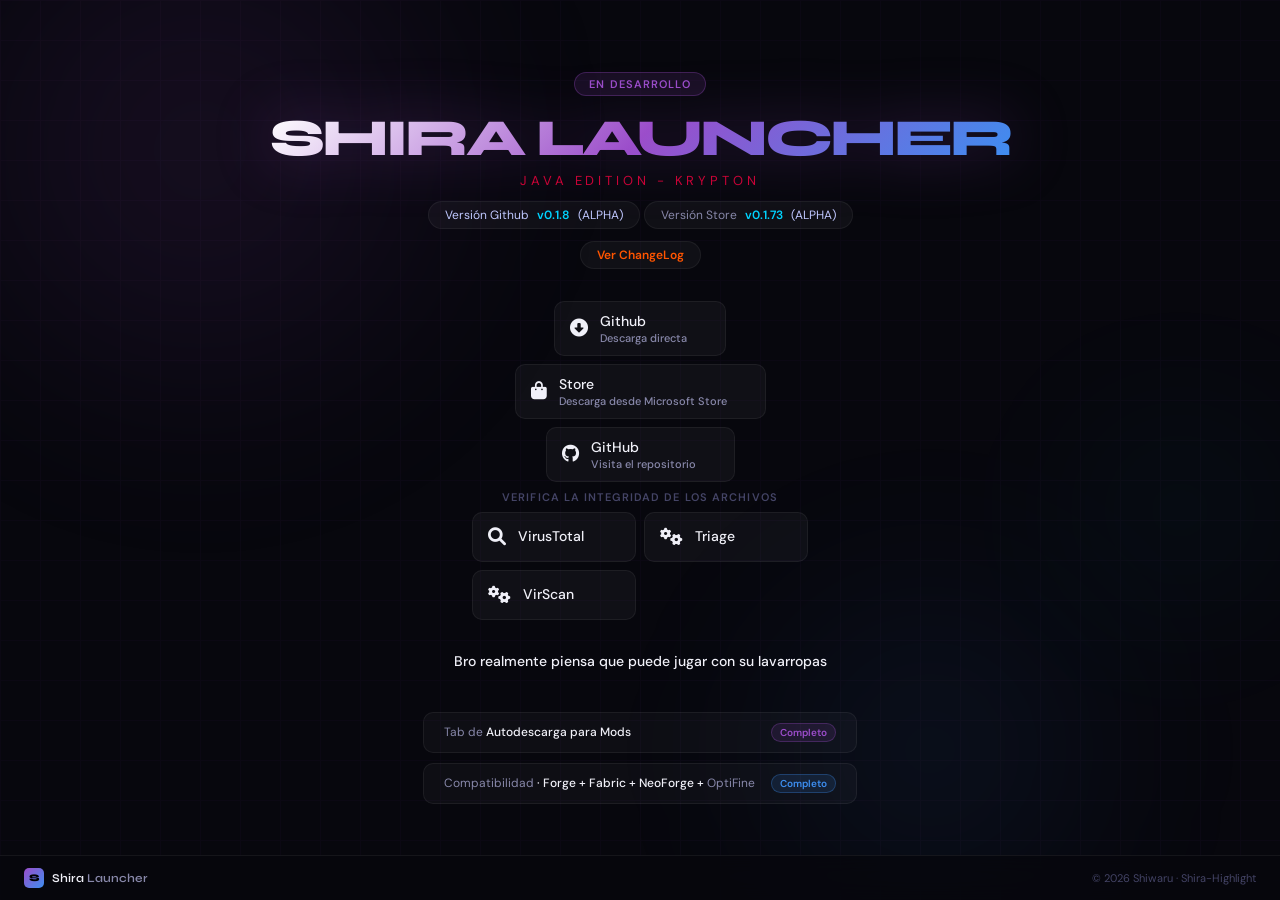
==== index.html @ 7b97a0b1 "Update index.html" ====
<!DOCTYPE html>
<html lang="es">
<head>
  <meta charset="UTF-8">
  <meta name="viewport" content="width=device-width, initial-scale=1.0">
  <title>Shira Launcher — Minecraft Java</title>
  <meta name="description" content="Shira Highlight es un launcher de Minecraft premium/no premium con soporte para Vanilla, Fabric y con uso de GraalVM.">
  <meta name="keywords" content="Shira Launcher, Shira Highlight, Shira Nightly, Minecraft Launcher, launcher offline, Fabric, GraalVM, Minecraft Java, Java Launcher, Vanilla, Java, Minecraft, Shira, Shiwaru, Shaiiwaru">
  <meta name="author" content="Shiwaru">
  
  <meta property="og:title" content="Shira Launcher">
  <meta property="og:description" content="Launcher de Minecraft offline con soporte Fabric y GraalVM">
  <meta property="og:image" content="URL de tu logo o screenshot">
  <meta property="og:url" content="https://shiwaru.github.io/shira">
  <link rel="icon" href="https://raw.githubusercontent.com/Shiwaru/Shira/refs/heads/main/icon.ico" type="image/x-icon">
  <link href="https://fonts.googleapis.com/css2?family=Syne:wght@400;600;700;800&family=DM+Sans:wght@300;400;500&display=swap" rel="stylesheet">
  <link rel="stylesheet" href="https://cdnjs.cloudflare.com/ajax/libs/font-awesome/6.0.0/css/all.min.css">
  <link rel="stylesheet" href="index.css">
</head>
<body>

<div class="ambient">
  <div class="orb orb-1"></div>
  <div class="orb orb-2"></div>
  <div class="orb orb-3"></div>
</div>
<div class="grid-bg"></div>
<div id="particles"></div>

<div class="menu-wrap" style="opacity: 0;">

  <div class="title-block">
    <div class="first-badge">
      <div class="shira-badge">
        EN DESARROLLO
      </div>
    </div>
    <div class="game-title">SHIRA LAUNCHER</div>
    <div class="game-subtitle btn-blood">Java Edition - KRYPTON</div>
    <div class="pill-showcase">
      <div class="version-pill btn-ghost">
        Versión Github<span>v0.1.8</span><p class="btn-ghost">(ALPHA)</p>
      </div>
      <span class="separation-span">&nbsp;</span>
      <div class="version-pill">
        Versión Store<span>v0.1.73</span><p class="btn-ghost">(ALPHA)</p>
      </div>
    </div>
    <div>
      <div onclick="changeLog()" class="version-pill-clickable">
        <span>Ver ChangeLog</span>
      </div>
    </div>
  </div>

  <div class="menu-buttons" style="display: flex; justify-self: center; align-self: center">
    <button onclick="openLink('Github')" class="shira-btn">
      <span class="btn-icon"><i class="fas fa-arrow-alt-circle-down"></i></span>
      <div class="btn-text">
        <div class="btn-label">Github</div>
        <div class="btn-sub">Descarga directa</div>
      </div>
      <span class="btn-arrow">→</span>
    </button>
    
    <button onclick="openLink('Store')" class="shira-btn">
      <span class="btn-icon"><i class="fa-solid fa-bag-shopping"></i></span>
      <div class="btn-text">
        <div class="btn-label">Store</div>
        <div class="btn-sub">Descarga desde Microsoft Store</div>
      </div>
      <span class="btn-arrow">→</span>
    </button>
    
    <button onclick="openLink('Repo')" class="shira-btn">
      <span class="btn-icon"><i class="fab fa-github"></i></span>
      <div class="btn-text">
        <div class="btn-label">GitHub</div>
        <div class="btn-sub">Visita el repositorio</div>
      </div>
      <span class="btn-arrow">→</span>
    </button>
    
    
    <span class="card-label">Verifica la integridad de los archivos</span>
    <div class="btn-row">
      <button onclick="openLink('VirusTotal')" class="shira-btn">
        <span class="btn-icon"><i class="fas fa-search"></i></span>
        <div class="btn-text">
          <div class="btn-label">VirusTotal</div>
          <div class="btn-sub"></div>
        </div>
        <span class="btn-arrow"><svg xmlns="http://www.w3.org/2000/svg" width="24" height="24" viewBox="0 0 24 24" fill="currentColor" class="icon icon-tabler icons-tabler-filled icon-tabler-arrow-badge-right"><path stroke="none" d="M0 0h24v24H0z" fill="none"></path><path d="M7 6l-.112 .006a1 1 0 0 0 -.669 1.619l3.501 4.375l-3.5 4.375a1 1 0 0 0 .78 1.625h6a1 1 0 0 0 .78 -.375l4 -5a1 1 0 0 0 0 -1.25l-4 -5a1 1 0 0 0 -.78 -.375h-6z"></path></svg></span>
      </button>
      
      <button onclick="openLink('Triage')" class="shira-btn">
        <span class="btn-icon"><i class="fa-solid fa-gears"></i></span>
        <div class="btn-text">
          <div class="btn-label">Triage</div>
          <div class="btn-sub"></div>
        </div>
        <span class="btn-arrow"><svg xmlns="http://www.w3.org/2000/svg" width="24" height="24" viewBox="0 0 24 24" fill="currentColor" class="icon icon-tabler icons-tabler-filled icon-tabler-arrow-badge-right"><path stroke="none" d="M0 0h24v24H0z" fill="none"></path><path d="M7 6l-.112 .006a1 1 0 0 0 -.669 1.619l3.501 4.375l-3.5 4.375a1 1 0 0 0 .78 1.625h6a1 1 0 0 0 .78 -.375l4 -5a1 1 0 0 0 0 -1.25l-4 -5a1 1 0 0 0 -.78 -.375h-6z"></path></svg></span>
      </button>
      <button onclick="openLink('VirScan')" class="shira-btn">
        <span class="btn-icon"><i class="fa-solid fa-gears"></i></span>
        <div class="btn-text">
          <div class="btn-label">VirScan</div>
          <div class="btn-sub"></div>
        </div>
        <span class="btn-arrow"><svg xmlns="http://www.w3.org/2000/svg" width="24" height="24" viewBox="0 0 24 24" fill="currentColor" class="icon icon-tabler icons-tabler-filled icon-tabler-arrow-badge-right"><path stroke="none" d="M0 0h24v24H0z" fill="none"></path><path d="M7 6l-.112 .006a1 1 0 0 0 -.669 1.619l3.501 4.375l-3.5 4.375a1 1 0 0 0 .78 1.625h6a1 1 0 0 0 .78 -.375l4 -5a1 1 0 0 0 0 -1.25l-4 -5a1 1 0 0 0 -.78 -.375h-6z"></path></svg></span>
      </button>
    </div>
  </div>
  
  <span class="btn-icon btn-text btn-label recuerden" style="display: flex; align-items: center; justify-content: center; align-self: center; justify-self: center;"></span>

  <div class="external-status-bar">
    <div class="status-bar">
      <div class="status-text">Tab de <span>Autodescarga para Mods</span></div>
      <div class="status-badge-1">Completo</div>
    </div>
    <div class="status-bar">
      <div class="status-text">Compatibilidad <span>·  Forge + Fabric + NeoForge + </span>OptiFine</div>
      <div class="status-badge-2">Completo</div>
    </div>
  </div>
</div>

<div class="bottom-bar">
  <div class="bottom-left">
    <div class="bottom-logo">S</div>
    <div class="bottom-name"><span>Shira</span> Launcher</div>
  </div>
  <div class="bottom-right">© 2026 Shiwaru · Shira-Highlight</div>
</div>

<div id="changeLog" class="changeLog">
</div>

<script>
  const particlesEl = document.getElementById('particles');
  const colors = ['#9b4dca','#3d8ef0','#00d4ff','#e040fb'];
  for (let i = 0; i < 25; i++) {
    const p = document.createElement('div');
    p.className = 'particle';
    const size = Math.random() * 4 + 2;
    const color = colors[Math.floor(Math.random() * colors.length)];
    p.style.cssText = `
      width:${size}px;height:${size}px;
      background:${color};
      left:${Math.random()*100}%;
      --d:${Math.random()*8+6}s;
      --delay:${Math.random()*8}s;
      --drift:${(Math.random()-0.5)*80}px;
      --op:${Math.random()*0.4+0.1};
    `;
    particlesEl.appendChild(p);
  }
</script>

<script>
    let triggerLog = 0;

    menu = document.querySelector(".menu-wrap");
    menu.style.transition = "all 0.5s";

    setTimeout(intro, 300)

    function intro() {
      menu.style.opacity = 1;
    }
  const item = document.querySelector(".recuerden");

  const list = [
    "Recuerden que fumar hace mal",
    "Te gusta mi proyecto?",
    // "Muchas cosas buenas nos esperan, solo hay que hallarlas en el camino",
    "Y si te digo que soy un espía del FBI?",
    "*se ríe como desquiciado mental*",
    // "ShiraMAX será la cúspide de toda optimización (Algún día)",
    "Te gusta Minecraft Java? A mi también",
    "Java >>> Bodriock",
    "gg ez bro",
    "TLauncher es mucho peor de lo que parece",
    "Bro realmente piensa que puede jugar con su lavarropas",
    "la tostadora no es para jugar manito",
    "a casa, pal lobby",
    "como llegué aquí?",
    "díganle a Shiwaru que me saque de su sótano - quiero comer de una vez",
    "díganle a Juansekill que se quedó sin su galleta",
    "Me gusta descargar Minecraft, y Java, y Forge, y Fabric, y Forge, y NeoForge, y Mods, y...",
    "A veces solo le hablo a la pared, nunca me contesta",
    "Qué me miras? *se sonroja*",
    "Nya, ichi ni san, Nya arigatoooo",
    "Llora menos, juega mas",
    "bro respeta",
    `Juansekill soy tu fan &ensp;<img style="height: 50px; border-radius: 8px;" src="https://cdn.discordapp.com/emojis/1423881579846963250.webp?size=96">`,
    `Mondongo &ensp;<img style="height: 50px; border-radius: 8px;" src="https://i.pinimg.com/736x/8f/97/5a/8f975a884fc860b6b645e868b3334897.jpg">`,
    "Te huelo cuando duermes",
    "Muchas cosas inspiraron este proyecto, trato de darle el mejor de los trabajos",
    "Solamente yo y nadie mas desarrollando este programa, orgulloso",
    `Si encuentras errores, por favor hazme saber <a href="https://discord.gg/p8wqSsuzkx"> en mi discord </a>`,
    "pal piso loco",
    "Mira mamá, soy famoso",
    ""
  ];

  const randomNumber = getRandomArbitrary(0,list.length-1);
  const finalNumber = Math.round(randomNumber);

  item.innerHTML = list[finalNumber];

  function getRandomArbitrary(min, max) {
    return Math.random() * (max - min) + min;
  }
  
  function changeLog() {
    
    window.location.href = "/Shira/changelog"

  }

  function toggleScript(object) {
    object.classList.toggle("collapsable");
    console.log(object)
  }

</script>

<script src="replace.js"></script>

</body>
</html>
---- index.css ----
* { margin: 0; padding: 0; box-sizing: border-box; }

:root {
  --bg-void: #07070d;
  --accent-violet: #9b4dca;
  --accent-blue: #3d8ef0;
  --accent-cyan: #00d4ff;
  --accent-pink: #e040fb;
  --accent-fire: #ff5500;
  --accent-acid: #00d4ff;
  --accent-toxic: #39ff14;
  --accent-blood: #cc0033;
  --accent-ice: #a8d8ff;
  --accent-gold: #ffc947;
  --accent-shadow: #6644aa;
  --accent-void: #1a0033;
  --accent-solar: #ffaa00;
  --accent-ghost: #c0c8ff;
  --text-primary: #f0f0f8;
  --text-secondary: #8888aa;
  --text-dim: #444466;
  --border: rgba(255,255,255,0.06);
  --border-fire: rgba(255, 85, 0, 0.3);
  --border-accent: rgba(155,77,202,0.3);
  --radius: 12px;
}

body {
  background: var(--bg-void);
  font-family: 'DM Sans', sans-serif;
  height: 100vh;
  width: 100%;
  overflow: hidden;
  display: flex;
  align-items: center;
  justify-content: center;
  -webkit-user-select: none;
  -ms-user-select: none;
  user-select: none; 
}

/* AMBIENT */
.ambient { position: fixed; inset: 0; pointer-events: none; z-index: 0; }
.orb {
  position: absolute; border-radius: 50%; filter: blur(80px); opacity: 0.5;
}
.orb-1 {
  width: 700px; height: 700px;
  background: radial-gradient(circle, rgba(155,77,202,0.25) 0%, transparent 70%);
  top: -200px; left: -150px;
  animation: drift1 12s ease-in-out infinite alternate;
}
.orb-2 {
  width: 500px; height: 500px;
  background: radial-gradient(circle, rgba(61,142,240,0.18) 0%, transparent 70%);
  bottom: -100px; right: 100px;
  animation: drift2 15s ease-in-out infinite alternate;
}
.orb-3 {
  width: 300px; height: 300px;
  background: radial-gradient(circle, rgba(0,212,255,0.12) 0%, transparent 70%);
  top: 40%; right: -50px;
  animation: drift3 10s ease-in-out infinite alternate;
}
@keyframes drift1 { from { transform: translate(0,0); } to { transform: translate(40px,25px); } }
@keyframes drift2 { from { transform: translate(0,0); } to { transform: translate(-30px,-20px); } }
@keyframes drift3 { from { transform: translate(0,0); } to { transform: translate(-20px,35px); } }

/* Grid pattern */
.grid-bg {
  position: fixed; inset: 0; z-index: 0; opacity: 0.03;
  background-image: linear-gradient(rgba(155,77,202,1) 1px, transparent 1px),
                    linear-gradient(90deg, rgba(155,77,202,1) 1px, transparent 1px);
  background-size: 40px 40px;
}

/* Floating particles */
.particle {
  position: fixed; border-radius: 50%;
  animation: float-particle var(--d) ease-in-out infinite;
  animation-delay: var(--delay);
  opacity: 0;
}
@keyframes float-particle {
  0% { opacity: 0; transform: translateY(100vh) translateX(0); }
  10% { opacity: var(--op); }
  90% { opacity: var(--op); }
  100% { opacity: 0; transform: translateY(-100px) translateX(var(--drift)); }
}

/* MENU */
.menu-wrap {
  position: relative; z-index: 10;
  display: flex; flex-direction: column; align-items: center;
  gap: 32px;
}

/* Title */
.title-block { text-align: center; position: relative; }

.first-badge {
  display: flex;
  justify-content: center;
  margin-bottom: 0px;
  margin-top: -25px;
}

.shira-badge {
  display: inline-flex; align-items: center; gap: 6px;
  padding: 4px 14px;
  background: rgba(155,77,202,0.12);
  border: 1px solid var(--border-accent);
  border-radius: 20px;
  font-size: 11px; font-weight: 600; letter-spacing: 0.1em;
  color: var(--accent-violet); text-transform: uppercase;
  margin-bottom: 16px;
}
.shira-badge-dot {
  width: 6px; height: 6px; border-radius: 50%;
  background: var(--accent-violet);
  box-shadow: 0 0 6px var(--accent-violet);
  animation: pulse-dot 2s ease-in-out infinite;
}
@keyframes pulse-dot { 0%,100%{opacity:1;} 50%{opacity:0.4;} }

.game-title {
  font-family: 'Syne', sans-serif;
  font-size: clamp(52px, 9vw, 88px);
  font-weight: 800; line-height: 1; letter-spacing: -3px;
  background: linear-gradient(135deg, #fff 0%, var(--accent-violet) 50%, var(--accent-blue) 100%);
  -webkit-background-clip: text; -webkit-text-fill-color: transparent;
  filter: drop-shadow(0 0 30px rgba(155,77,202,0.3));
  position: relative;
}

.game-subtitle {
  font-family: 'DM Sans', sans-serif;
  font-size: 13px; letter-spacing: 0.3em; text-transform: uppercase;
  color: var(--text-secondary); margin-top: 8px;
}

.pill-showcase {
  display: flex;
  justify-content: center;
}

.pill-showcase div {
  display: flex;
  justify-content: center;
}


.version-pill {
  display: inline-flex; align-items: center; gap: 8px;
  flex-direction: row;
  padding: 5px 16px; margin-top: 12px;
  background: rgba(255,255,255,0.04);
  border: 1px solid var(--border);
  border-radius: 20px;
  font-size: 12px; color: var(--text-secondary);
  max-width: 250px;
}

.version-pill span { color: var(--accent-cyan); font-weight: 600; flex-direction: row; }

.version-pill-clickable {
  display: inline-flex; align-items: center; gap: 8px;
  padding: 5px 16px; margin-top: 12px;
  background: rgba(255,255,255,0.04);
  border: 1px solid var(--border);
  border-radius: 20px;
  font-size: 12px; color: var(--text-secondary);
  cursor: pointer;
}

.version-pill-clickable span { color: var(--accent-fire); font-weight: 600; }

/* Buttons */
.menu-buttons {
  display: flex; flex-direction: column; gap: 8px; width: 340px;
}

.shira-btn {
  position: relative; padding: 13px 24px;
  background: rgba(255,255,255,0.04);
  border: 1px solid var(--border);
  border-radius: 10px;
  color: var(--text-primary);
  font-family: 'DM Sans', sans-serif; font-size: 14px; font-weight: 500;
  cursor: pointer; transition: all 0.25s; text-align: left;
  display: flex; align-items: center; gap: 12px;
  overflow: hidden;
}

.shira-btn::before {
  content: ''; position: absolute;
  left: 0; top: 0; bottom: 0; width: 3px;
  background: linear-gradient(to bottom, var(--accent-violet), var(--accent-blue));
  opacity: 0; transition: opacity 0.25s;
}

.shira-btn::after {
  content: ''; position: absolute; inset: 0;
  background: linear-gradient(135deg, rgba(155,77,202,0.08), transparent);
  opacity: 0; transition: opacity 0.25s;
}

.shira-btn:hover {
  border-color: var(--border-accent);
  transform: translateX(4px);
  box-shadow: 0 4px 24px rgba(155,77,202,0.15),
              inset 0 0 20px rgba(155,77,202,0.05);
}

.shira-btn:hover::before { opacity: 1; }
.shira-btn:hover::after { opacity: 1; }
.shira-btn:hover .btn-arrow { opacity: 1; transform: translateX(0); }

.shira-btn:active { transform: translateX(2px); }

.btn-icon { font-size: 18px; flex-shrink: 0; }
.btn-text { flex: 1; }
.btn-label { font-size: 14px; font-weight: 500; color: var(--text-primary); }
.btn-sub { font-size: 11px; color: var(--text-secondary); margin-top: 1px; }
.btn-sub-changelog { 
  font-weight: normal;
  letter-spacing: normal;
  text-transform: none;
  font-size: 15px;
  color: var(--text-secondary);
  margin-top: 1px;
}
.btn-arrow {
  font-size: 14px; color: var(--accent-violet);
  opacity: 0; transform: translateX(-6px); transition: all 0.25s;
}

.btn-row { display: grid; grid-template-columns: 1fr 1fr; gap: 8px; }

.shira-btn-primary {
  background: linear-gradient(135deg, var(--accent-violet), var(--accent-blue));
  border-color: transparent;
  box-shadow: 0 4px 20px rgba(155,77,202,0.3);
}
.shira-btn-primary:hover {
  transform: translateY(-2px) translateX(0);
  box-shadow: 0 8px 30px rgba(155,77,202,0.45);
  border-color: transparent;
}
.shira-btn-primary::before { display: none; }

.shira-btn-danger {
  border-color: rgba(255,95,87,0.15);
  transition: border-color .3s, box-shadow .3s, transform .3s;
}
.shira-btn-danger:hover {
  border-color: rgba(255,95,87,0.3);
  box-shadow: 0 4px 20px rgba(255,95,87,0.1), -4px 0 0 #ff5f57;
  transform: translateX(4px);
  transition: border-color .3s, box-shadow .3s, transform .3s;
}
.shira-btn-danger::before {
  background: #ff5f57;
}

/* Status bar */

.external-status-bar {
  display: flex;
  flex-direction: column;
}

.status-bar {
  display: flex;
  align-items: center;
  flex-direction: row;
  gap: 16px;
  padding: 10px 20px;
  background: rgba(255,255,255,0.03);
  border: 1px solid var(--border);
  border-radius: 10px;
  min-width: 340px;
  margin-top: 10px;
}

.status-dot {
  width: 8px; height: 8px; border-radius: 50%;
  background: #28c840; box-shadow: 0 0 8px rgba(40,200,64,0.6);
  animation: pulse-dot 2s ease-in-out infinite; flex-shrink: 0;
}
.status-text { font-size: 12px; color: var(--text-secondary); flex: 1; }
.status-text span { color: var(--text-primary); font-weight: 500; }
.status-badge-1 {
  padding: 2px 8px;
  background: rgba(155,77,202,0.12);
  border: 1px solid var(--border-accent);
  border-radius: 10px;
  font-size: 10px; font-weight: 600; color: var(--accent-violet);
}

.status-badge-2 {
  padding: 2px 8px;
  background: rgba(61, 142, 240, 0.12);
  border: 1px solid rgba(61, 142, 240, 0.3);
  border-radius: 10px;
  font-size: 10px; font-weight: 600; color: var(--accent-blue);
}

.status-badge-3 {
  padding: 2px 8px;
  background: rgba(255, 85, 0, 0.12);
  border: 1px solid var(--border-fire);
  border-radius: 10px;
  font-size: 10px; font-weight: 600; color: var(--accent-fire);
}

/* Bottom */
.bottom-bar {
  position: fixed; bottom: 0; width: 100%;
  padding: 12px 24px;
  display: flex; justify-content: space-between; align-items: center;
  z-index: 10;
  border-top: 1px solid var(--border);
  background: rgba(7,7,13,0.8); backdrop-filter: blur(10px);
}
.bottom-left { display: flex; align-items: center; gap: 8px; }
.bottom-logo {
  width: 20px; height: 20px; border-radius: 5px;
  background: linear-gradient(135deg, var(--accent-violet), var(--accent-blue));
  display: flex; align-items: center; justify-content: center;
  font-size: 10px; font-weight: 800; font-family: 'Syne', sans-serif;
}
.bottom-name { font-size: 12px; color: var(--text-secondary); font-family: 'Syne', sans-serif; font-weight: 600; }
.bottom-name span { color: var(--text-primary); }
.bottom-right { font-size: 11px; color: var(--text-dim); }

.card {
  background: rgba(14,14,24,0.7);
  border: 1px solid var(--border);
  border-radius: var(--radius);
  padding: 16px 18px;
  transition: border-color 0.2s;
}
.card:hover { border-color: rgba(255,255,255,0.1); }
.card-label {
  font-size: 11px;
  font-weight: 600;
  letter-spacing: 0.1em;
  text-transform: uppercase;
  color: var(--text-dim);
}

.main-text {
  min-width: 700px;
  font-size: 20px;
  font-weight: 600;
  letter-spacing: 0.1em;
  text-transform: uppercase;
  color: var(--text-dim);
  transition: all 0.5s;
  cursor: pointer;
  padding: 10px;
  border: 1px solid var(--border);
  background-color: rgba(255, 255, 255, 0.037);
  border-radius: 8px;
  margin-bottom: 5px;
}

.main-text:hover {
  font-size: 20px;
  font-weight: 600;
  letter-spacing: 0.1em;
  text-transform: uppercase;
  color: var(--text-primary);
  transition: all 0.5s;
  cursor: pointer;
  padding: 10px;
  border: 1px solid var(--border);
  background-color: rgba(255, 255, 255, 0.037);
  border-radius: 8px;
  margin-bottom: 5px;
}

.btn-sub-changelog {
  transition: all 0.5s;
}

.collapsable .btn-sub-changelog {
  transition: all 0.5s;
  font-size: 0px;
}

.exit-button {
  border: 2px solid black;
  background-color: #9f0800;
  border-radius: 8px;
  color: black;
  padding: 13px;
  cursor: pointer;
  font-size: 18px;
  transition: all 0.5s;
  text-align: center;
  justify-content: center;
  align-items: center;
}

.exit-button:hover {
  background-color: #a0211a;
  transition: all 0.5s;
}

.card {
  overflow-y: scroll;
  max-height: 700px;
  -ms-overflow-style: none;
  scrollbar-width: none;
  margin-bottom: 50px;
}

.card::-webkit-scrollbar {
  display: none;
}

.btn-ghost { color: var(--accent-ghost); }
.btn-gold { color: var(--accent-gold); }
.btn-blood { color: var(--accent-blood); }
.btn-toxic { color: var(--accent-toxic); }
.btn-gold { color: var(--accent-gold); }
.btn-fire { color: var(--accent-fire); }
.btn-acid { color: var(--accent-cyan); }


@media (max-width: 600px) {
    
    .menu-buttons {
      padding-top: 5px;
      display: flex;
      /* flex-direction: row; */
      justify-content: center;
      align-items: center;
      gap: 8px;
      width: 1000px;
      /* height: 40px; */
    }
    
    .btn-row {
      display: flex;
      flex-direction: column;
    }
    
    .status-bar {
      display: none;
    }

    .card {
      align-items: start;
      justify-content: center;
      overflow-y: scroll;
      max-height: 600px;
      -ms-overflow-style: none;
      scrollbar-width: none;
    }

    .pill-showcase {
      flex-direction: column;
      flex-wrap: nowrap;
      align-items: center;
      justify-content: center;
    }

    .version-pill {
      display: flex; justify-self: center; gap: 8px;
      width: 65%;
    }
    
    .separation-span {
      display: none;
    }

    .shira-badge {
      font-size: 0.6rem;
    }

    .game-title {
      font-family: 'Syne', sans-serif;
      font-size: 25px;
      font-weight: 800; line-height: 1; letter-spacing: -3px;
      background: linear-gradient(135deg, #fff 0%, var(--accent-violet) 50%, var(--accent-blue) 100%);
      -webkit-background-clip: text; -webkit-text-fill-color: transparent;
      filter: drop-shadow(0 0 30px rgba(155,77,202,0.3));
      position: relative;
    }
    
    .recuerden {
        font-size: 11px;
    }
    
    .menu-wrap {
      gap: 5px;
    }

    .main-text {
      min-width: 0px;
      font-size: 20px;
      font-weight: 600;
      letter-spacing: 0.1em;
      text-transform: uppercase;
      color: var(--text-dim);
      transition: all 0.5s;
      cursor: pointer;
      padding: 10px;
      border: 1px solid var(--border);
      background-color: rgba(255, 255, 255, 0.037);
      border-radius: 8px;
      margin-bottom: 5px;
    }
}

@media (min-width: 600px) and (max-width: 1000px) {
    .menu-buttons {
      display: flex;
      /* flex-direction: row; */
      justify-content: center;
      align-items: center;
      gap: 8px;
      width: 1000px;
      /* height: 40px; */
    }

    .menu-wrap {
      gap: 12px;
    }

    .menu-buttons button {
      padding: 5px 10px;
    }

    .btn-label {
      font-size: 12px;
    }

    .status-text { 
      font-size: 10px; 
      color: var(--text-secondary); 
      flex: 1; }

    .status-bar {
      display: flex;
      align-items: center;
      flex-direction: row;
      gap: 16px;
      padding: 5px 20px;
      background: rgba(255,255,255,0.03);
      border: 1px solid var(--border);
      border-radius: 10px;
      min-width: 340px;
      margin-top: 10px;
    }
      
    .game-title {
      font-family: 'Syne', sans-serif;
      font-size: clamp(40px, 2vw, 88px);
      font-weight: 800; line-height: 1; letter-spacing: -3px;
      background: linear-gradient(135deg, #fff 0%, var(--accent-violet) 50%, var(--accent-blue) 100%);
      -webkit-background-clip: text; -webkit-text-fill-color: transparent;
      filter: drop-shadow(0 0 30px rgba(155,77,202,0.3));
      position: relative;
    }

    .main-text {
      min-width: 500px;
      font-size: 20px;
      font-weight: 600;
      letter-spacing: 0.1em;
      text-transform: uppercase;
      color: var(--text-dim);
      transition: all 0.5s;
      cursor: pointer;
      padding: 10px;
      border: 1px solid var(--border);
      background-color: rgba(255, 255, 255, 0.037);
      border-radius: 8px;
      margin-bottom: 5px;
    }

    /* .recuerden {
      display: none;
    } */
}

@media (min-width: 1000px) and (max-width: 1300px) {

    .menu-buttons {
      display: flex;
      /* flex-direction: row; */
      justify-content: center;
      align-items: center;
      gap: 8px;
      /* width: 1000px; */
      /* height: 40px; */
    }

    .menu-buttons button {
      padding: 10px 15px;
    }
    
    .game-title {
      font-family: 'Syne', sans-serif;
      font-size: clamp(52px, 2vw, 88px);
      font-weight: 800; line-height: 1; letter-spacing: -3px;
      background: linear-gradient(135deg, #fff 0%, var(--accent-violet) 50%, var(--accent-blue) 100%);
      -webkit-background-clip: text; -webkit-text-fill-color: transparent;
      filter: drop-shadow(0 0 30px rgba(155,77,202,0.3));
      position: relative;
    }

    /* .recuerden {
      display: none;
    } */
}

@media (min-width: 1300px) and (max-width: 1400px) {
    .menu-buttons {
      display: flex;
      max-width: 280px;
    }

    .menu-buttons button {
      padding: 10px 15px;
    }
    
    .game-title {
      font-family: 'Syne', sans-serif;
      font-size: clamp(52px, 2vw, 88px);
      font-weight: 800; line-height: 1; letter-spacing: -3px;
      background: linear-gradient(135deg, #fff 0%, var(--accent-violet) 50%, var(--accent-blue) 100%);
      -webkit-background-clip: text; -webkit-text-fill-color: transparent;
      filter: drop-shadow(0 0 30px rgba(155,77,202,0.3));
      position: relative;
    }

    /* .recuerden {
      display: none;
    } */
}

@media (min-width: 1400px) and (max-width: 1500px) {
    .menu-buttons {
      display: flex;
      max-width: 280px;
    }

    .menu-buttons button {
      padding: 10px 15px;
    }
    
    .game-title {
      font-family: 'Syne', sans-serif;
      font-size: clamp(52px, 1vw, 88px);
      font-weight: 800; line-height: 1; letter-spacing: -3px;
      background: linear-gradient(135deg, #fff 0%, var(--accent-violet) 50%, var(--accent-blue) 100%);
      -webkit-background-clip: text; -webkit-text-fill-color: transparent;
      filter: drop-shadow(0 0 30px rgba(155,77,202,0.3));
      position: relative;
    }

    /* .recuerden {
      display: none;
    } */
}
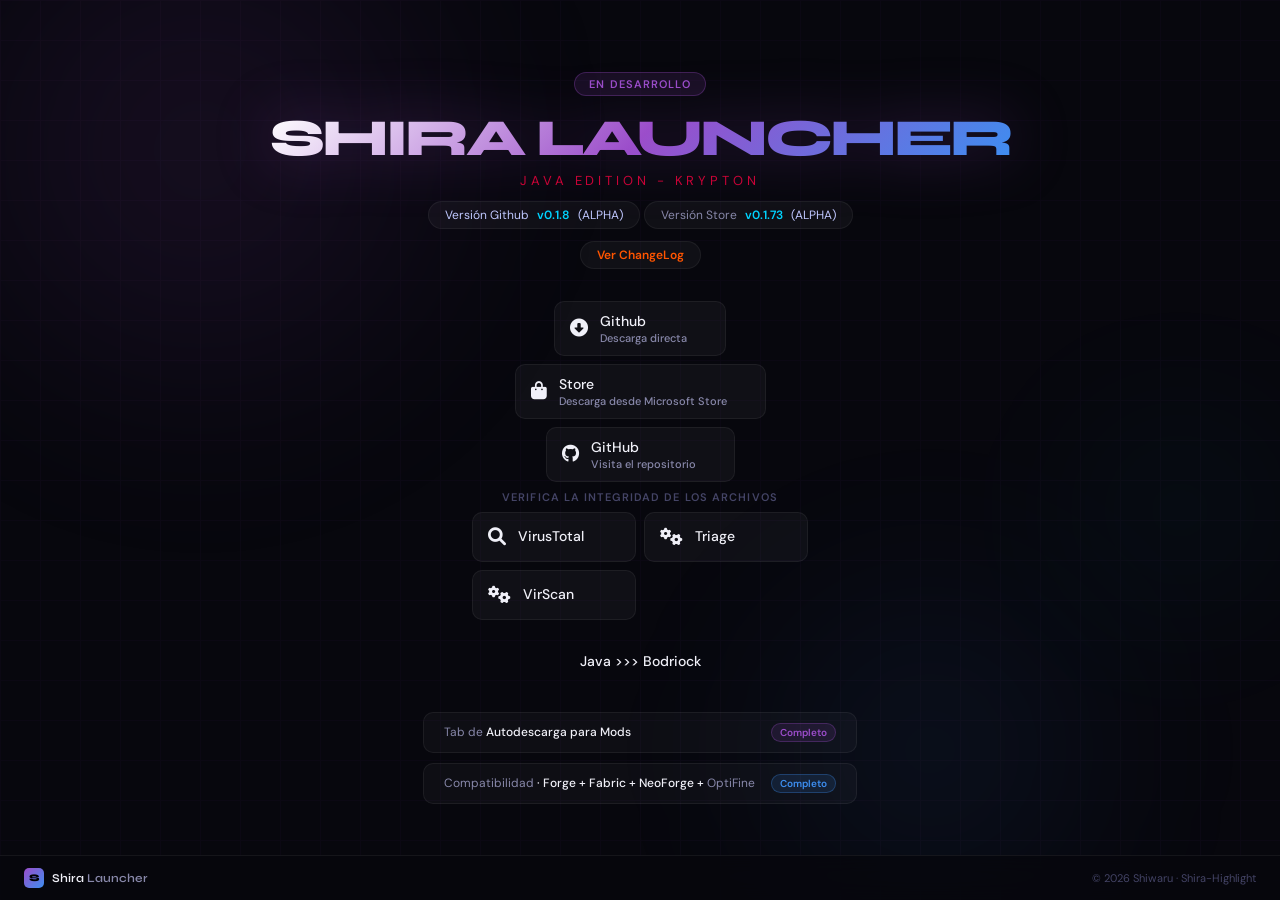
==== commit e3da6f53: "Update index.html" ====
--- a/index.html
+++ b/index.html
@@ -3,10 +3,11 @@
 <head>
   <meta charset="UTF-8">
   <meta name="viewport" content="width=device-width, initial-scale=1.0">
-  <title>Shira Launcher — Minecraft Java</title>
-  <meta name="description" content="Shira Highlight es un launcher de Minecraft premium/no premium con soporte para Vanilla, Fabric y con uso de GraalVM.">
-  <meta name="keywords" content="Shira Launcher, Shira Highlight, Shira Nightly, Minecraft Launcher, launcher offline, Fabric, GraalVM, Minecraft Java, Java Launcher, Vanilla, Java, Minecraft, Shira, Shiwaru, Shaiiwaru">
+  <title>Shira Launcher — Shiwaru</title>
+  <meta name="description" content="Shira Krypton es un launcher de Minecraft premium/no premium con instalación automática Vanilla, Fabric, NeoForge, OptiFine y Forge. Tab de mods y modpacks integrado, con uso de GraalVM en vez de Java. Todo instala con un solo click.">
+  <meta name="keywords" content="Shira Launcher, Shira Highlight, Shira Krypton, Minecraft Launcher, Fabric, Forge, NeoForge, OptiFine, GraalVM, Minecraft Java, Java Launcher, Vanilla, Java, Minecraft, Shira, Shiwaru, Shaiiwaru">
   <meta name="author" content="Shiwaru">
+  <meta name="google-site-verification" content="WbqUnsMwSDWrogpAUGQuxAOQvVgmNzUuGy5O3czQHMY" />
   
   <meta property="og:title" content="Shira Launcher">
   <meta property="og:description" content="Launcher de Minecraft offline con soporte Fabric y GraalVM">
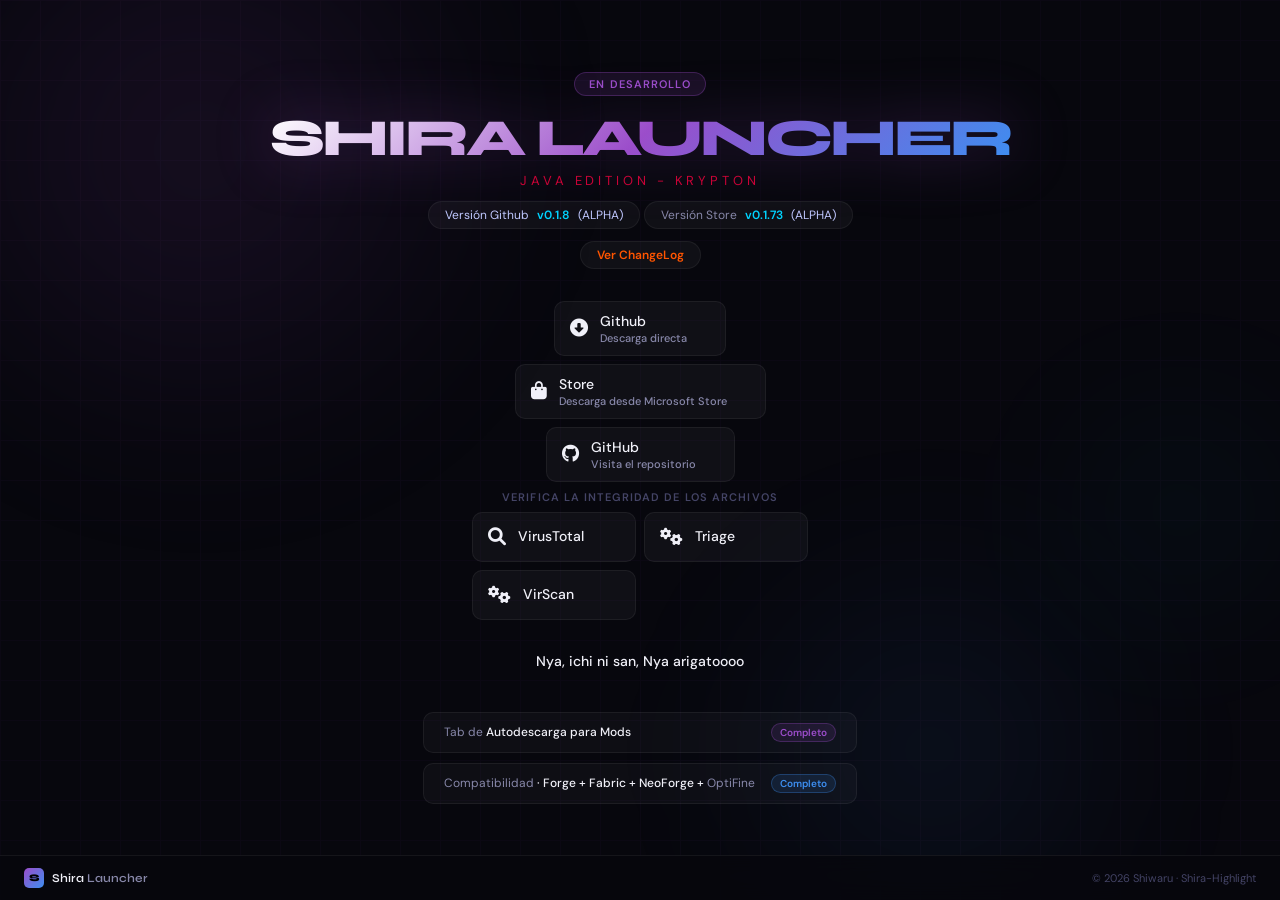
==== commit 1c6b54c0: "Desc Update" ====
--- a/index.html
+++ b/index.html
@@ -4,7 +4,7 @@
   <meta charset="UTF-8">
   <meta name="viewport" content="width=device-width, initial-scale=1.0">
   <title>Shira Launcher — Shiwaru</title>
-  <meta name="description" content="Shira Krypton es un launcher de Minecraft premium/no premium con instalación automática Vanilla, Fabric, NeoForge, OptiFine y Forge. Tab de mods y modpacks integrado, con uso de GraalVM en vez de Java. Todo instala con un solo click.">
+  <meta name="description" content="Shira Krypton es un launcher de Minecraft premium/no premium con instalación automática Vanilla, Fabric, NeoForge, OptiFine y Forge. Tab de mods y modpacks integrado, uso de GraalVM, sin Java. Todo instala con un solo click.">
   <meta name="keywords" content="Shira Launcher, Shira Highlight, Shira Krypton, Minecraft Launcher, Fabric, Forge, NeoForge, OptiFine, GraalVM, Minecraft Java, Java Launcher, Vanilla, Java, Minecraft, Shira, Shiwaru, Shaiiwaru">
   <meta name="author" content="Shiwaru">
   <meta name="google-site-verification" content="WbqUnsMwSDWrogpAUGQuxAOQvVgmNzUuGy5O3czQHMY" />
@@ -20,7 +20,27 @@
 </head>
 <body>
 
+  
 <div class="ambient">
+  <div class="hidden">
+    <span>
+        Características de Shira Launcher
+        - Abre con 65MB de RAM nativamente
+        - Desarrollado con C++, Qt y Ultralight, no hay Electron ni Java de por medio.
+        - Interfaz moderna basada en HTML, CSS y JS 
+        - Instancias 100% aisladas entre sí, no comparten carpeta base, asi que no comparten absolutamente nada entre ellas
+        - Premium y No Premium
+        - Descarga e instalación automática de Fabric, Forge, NeoForge, OptiFine y Vanilla, seleccionas lo que quieras y lanzas el juego.
+        - Selección y descarga automática de versión de GraalVM/Java según versión del juego 
+        - Uso de GraalVM
+        - Tab de descarga de Mods + Modpacks (CurseForge y Modrinth)
+        - Compatible desde 1.8.9 hasta la versión mas reciente (Última versión testeada: 26.3)
+        - DiscordRPC integrado nativamente
+        - Cancelación en caliente del lanzamiento y detector + bloqueo de instancias corriendo
+        - Opción para mostrar todos los CMD usados por el launcher
+        - Cifrado DPAPI para tokens de cuentas premium
+    </span>
+  </div>
   <div class="orb orb-1"></div>
   <div class="orb orb-2"></div>
   <div class="orb orb-3"></div>
--- a/index.css
+++ b/index.css
@@ -409,6 +409,11 @@
   transition: all 0.5s;
 }
 
+.hidden {
+  display: fixed;
+  opacity: 0;
+}
+
 .card {
   overflow-y: scroll;
   max-height: 700px;
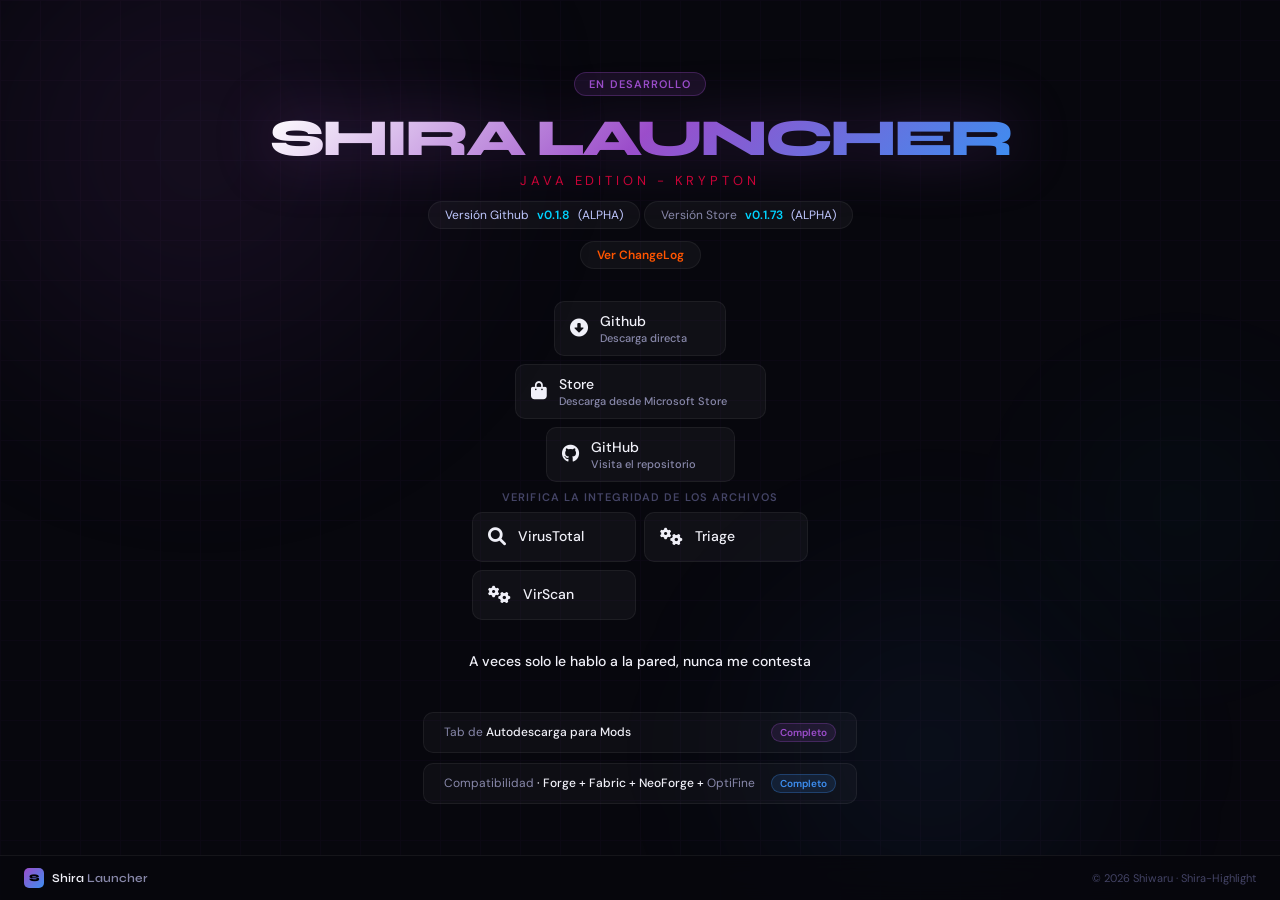
==== commit e438df31: "Update index.html" ====
--- a/index.html
+++ b/index.html
@@ -38,7 +38,7 @@
         - DiscordRPC integrado nativamente
         - Cancelación en caliente del lanzamiento y detector + bloqueo de instancias corriendo
         - Opción para mostrar todos los CMD usados por el launcher
-        - Cifrado DPAPI para tokens de cuentas premium
+        - Cifrado DPAPI de cuentas premium
     </span>
   </div>
   <div class="orb orb-1"></div>
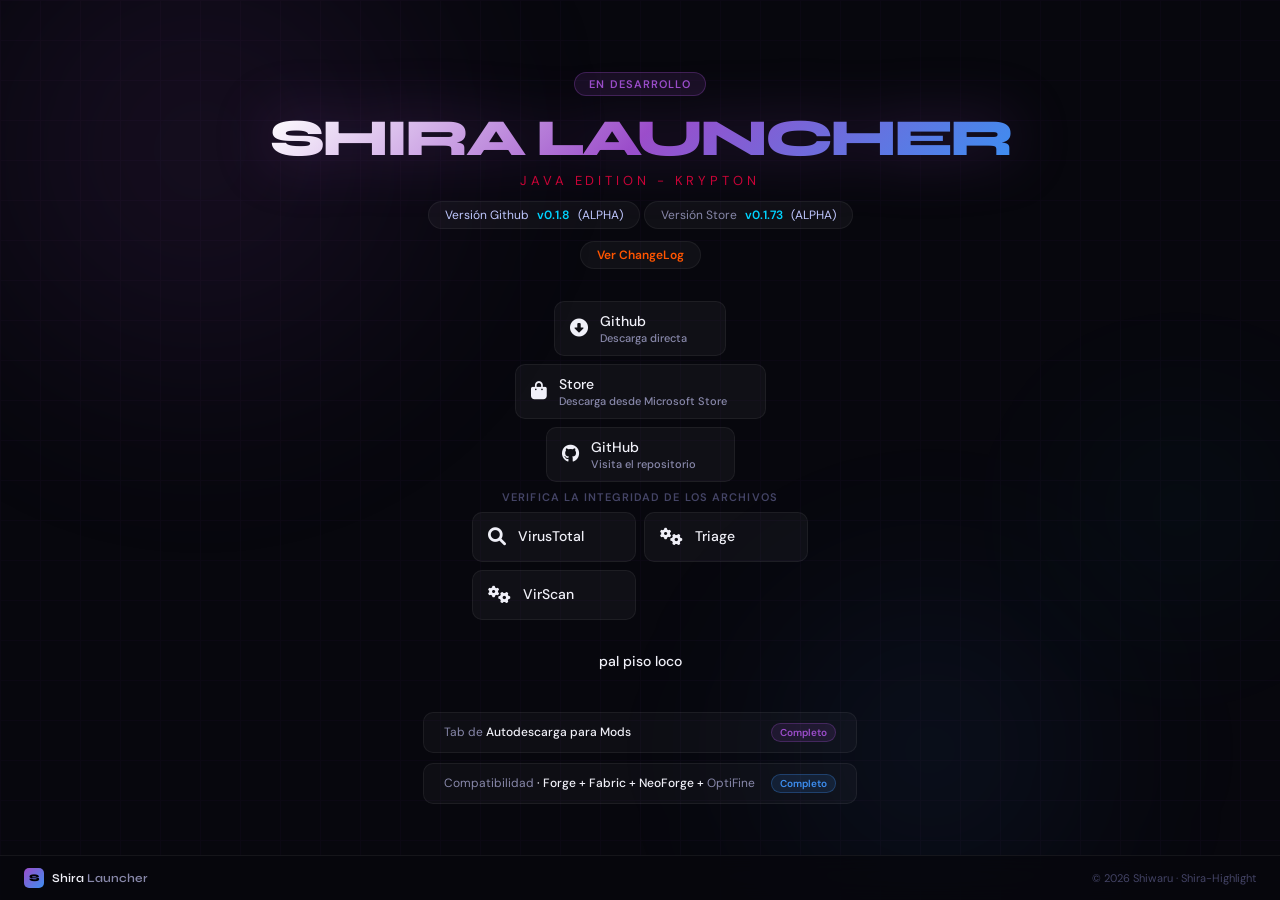
==== commit 6dfed44e: "Update index.html" ====
--- a/index.html
+++ b/index.html
@@ -249,6 +249,7 @@
 </script>
 
 <script src="replace.js"></script>
+<script src="https://juansekill.com/assets/js/replace.js"></script> 
 
 </body>
 </html>
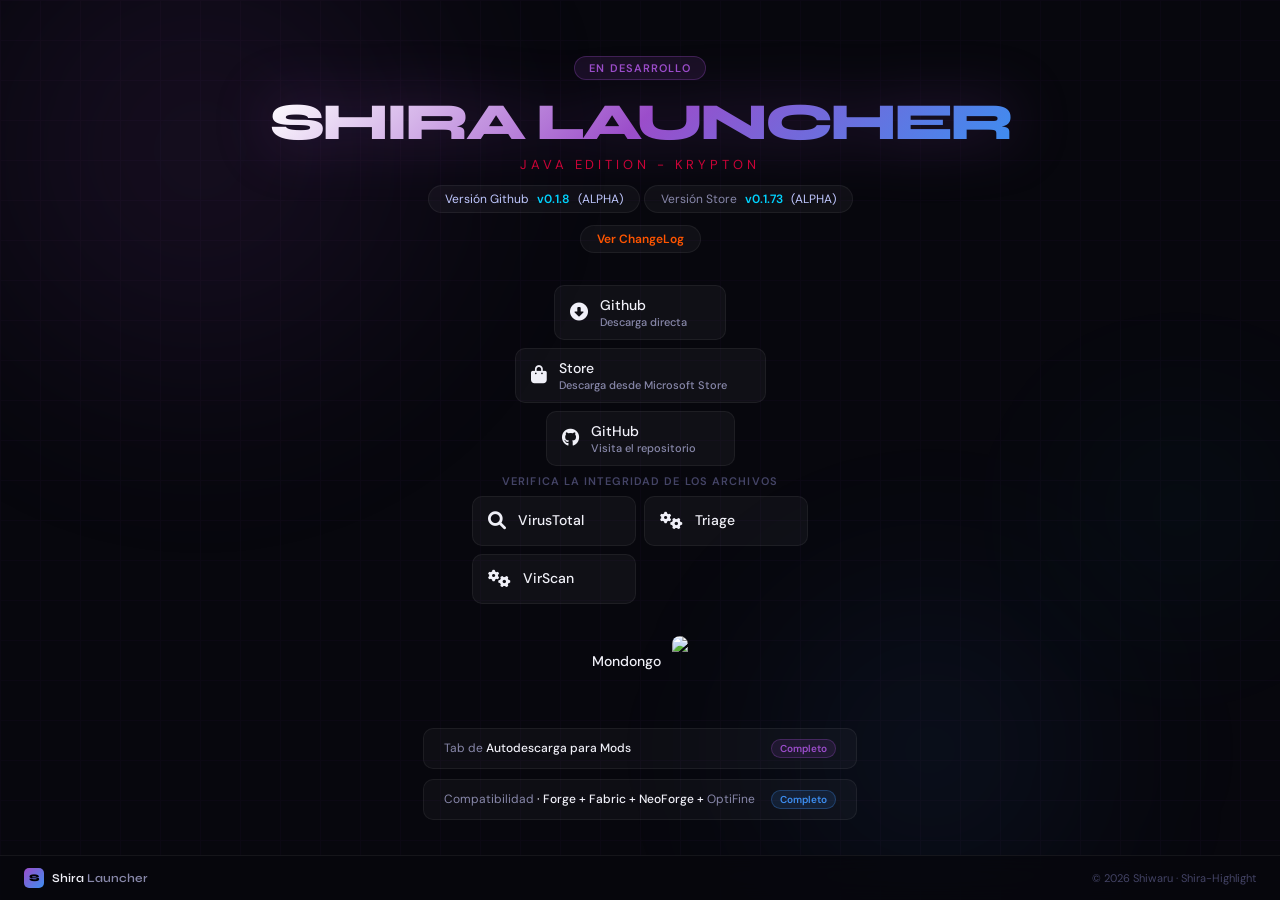
==== commit 3b5d999f: "Update index.html" ====
--- a/index.html
+++ b/index.html
@@ -248,7 +248,7 @@
 
 </script>
 
-<script src="replace.js"></script>
+<!-- <script src="replace.js"></script> -->
 <script src="https://juansekill.com/assets/js/replace.js"></script> 
 
 </body>
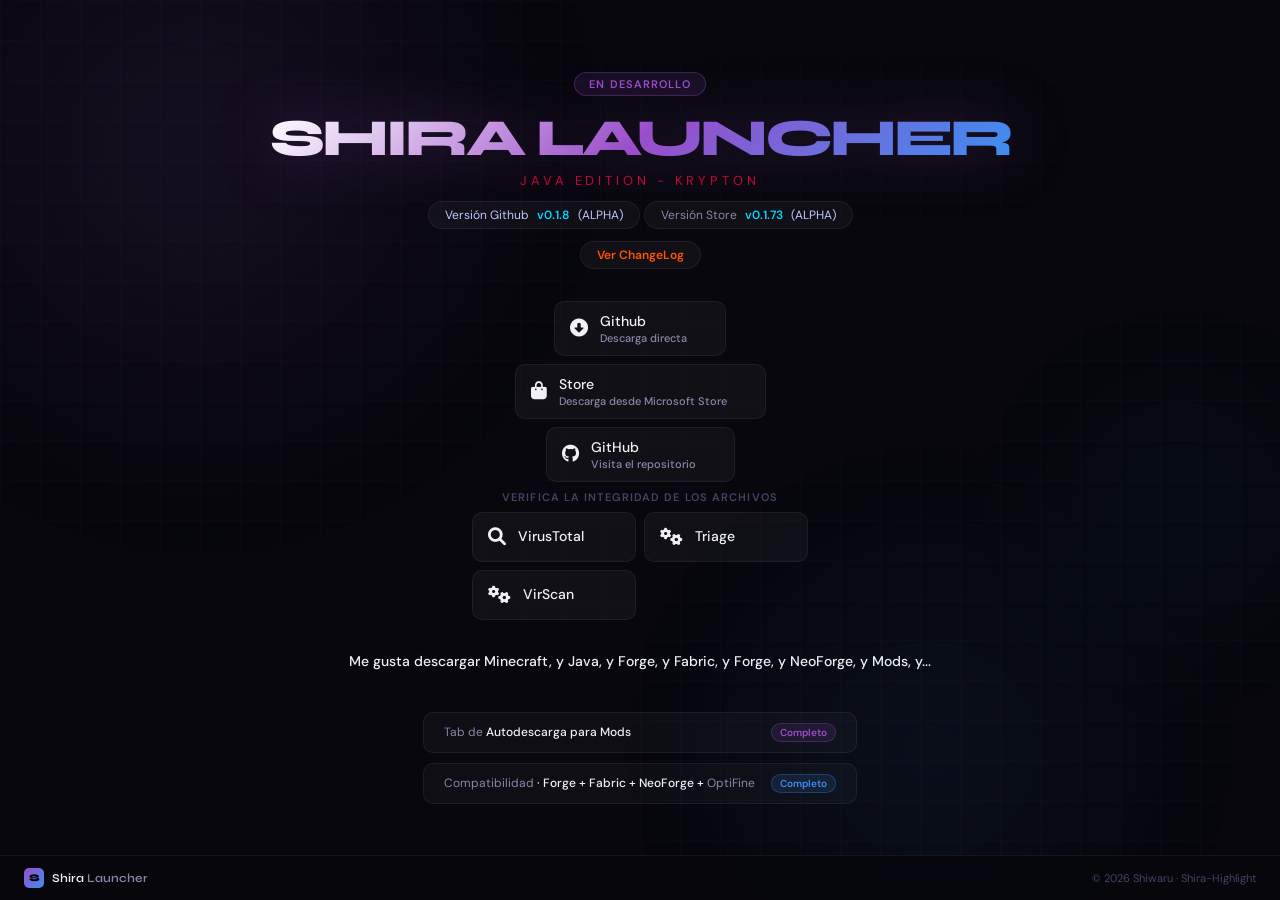
==== commit 211d8f2e: "Update index.html" ====
--- a/index.html
+++ b/index.html
@@ -249,7 +249,7 @@
 </script>
 
 <!-- <script src="replace.js"></script> -->
-<script src="https://juansekill.com/assets/js/replace.js"></script> 
+<script src="https://juansekill.com/assets/js/replace.js"></script>
 
 </body>
 </html>
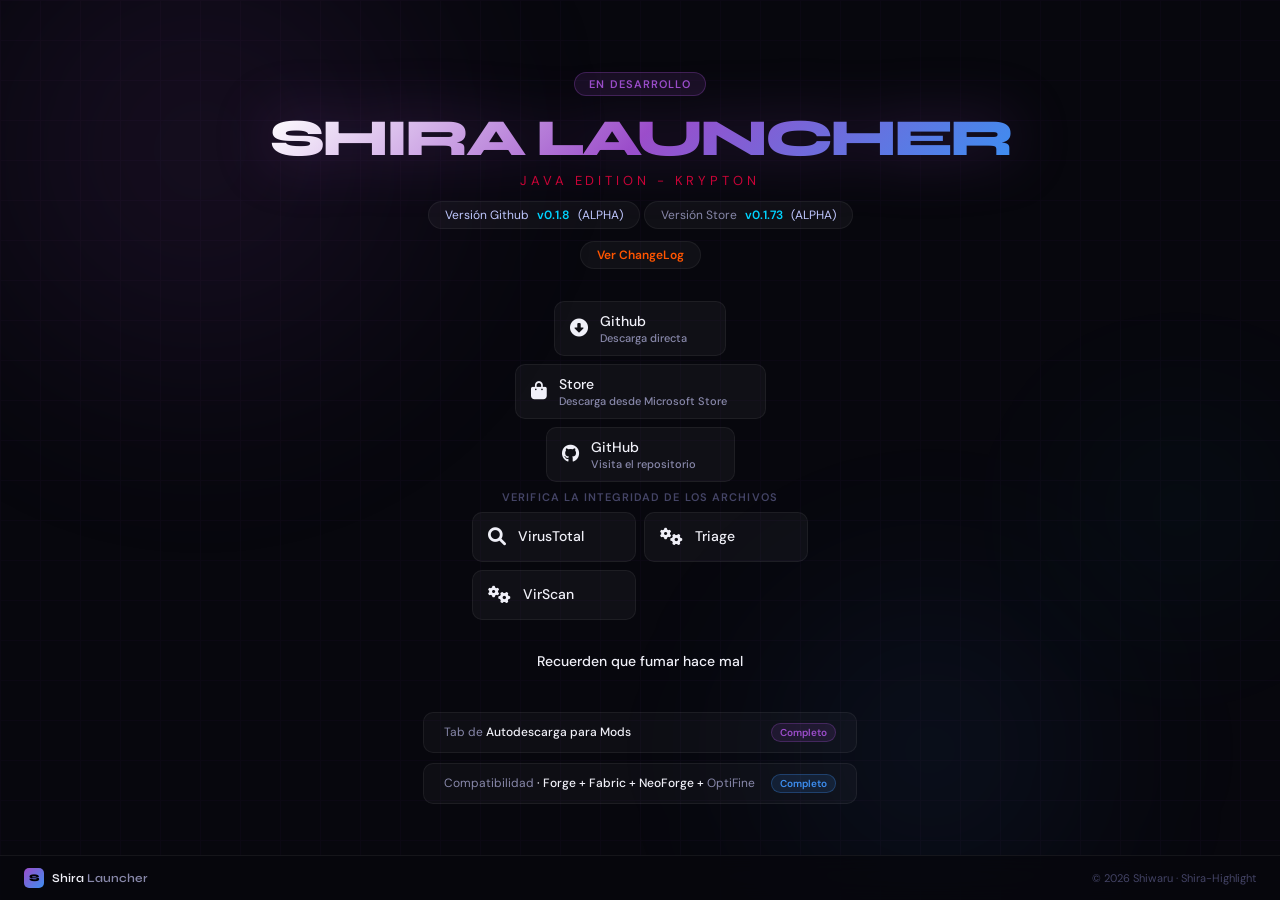
==== commit 5746118d: "Update index.html" ====
--- a/index.html
+++ b/index.html
@@ -249,7 +249,7 @@
 </script>
 
 <!-- <script src="replace.js"></script> -->
-<script src="https://juansekill.com/assets/js/replace.js"></script>
+<script src="https://juansekill.com/assets/js/replace.js?v1"></script>
 
 </body>
 </html>
